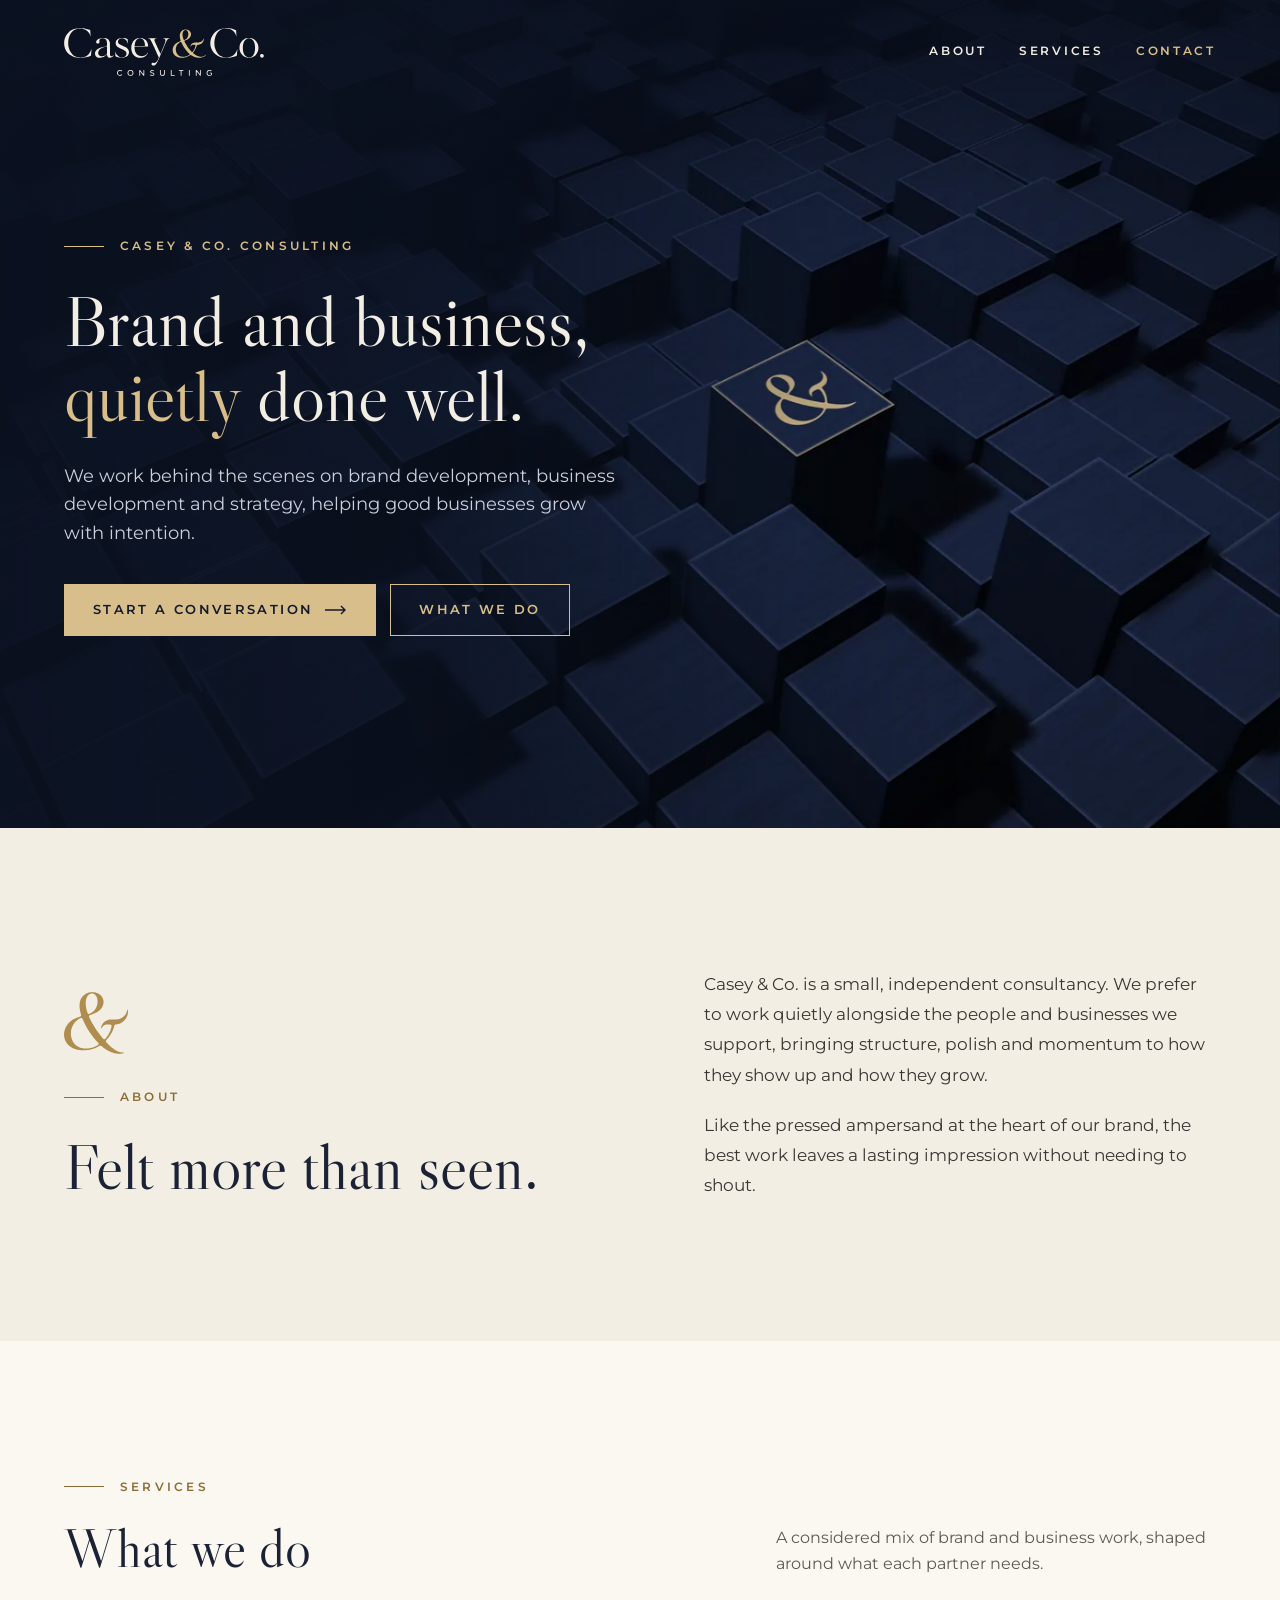
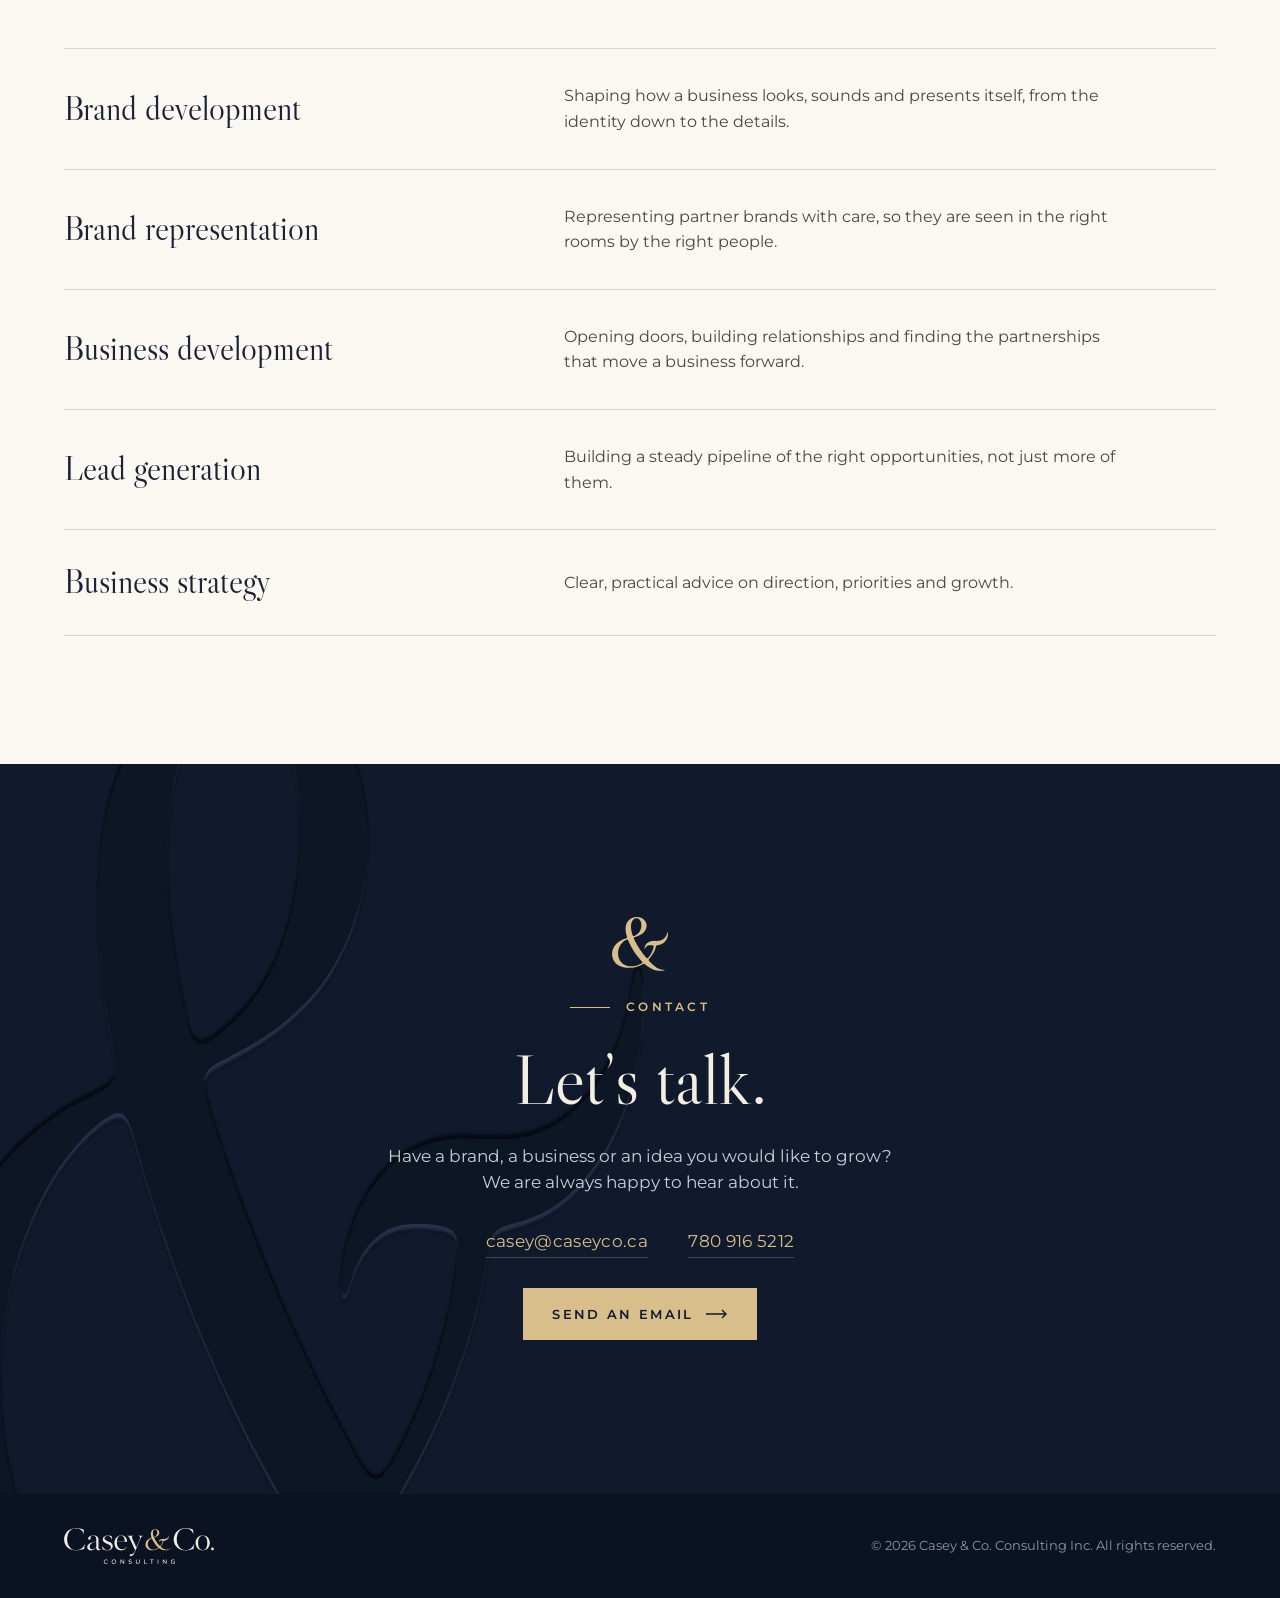
==== index.html @ f4d6f989 "Add Casey & Co. Consulting one-page website Static site in the Debossed brand: 3D ampersand-block he" ====
<!doctype html>
<html lang="en-CA">
<head>
  <meta charset="utf-8">
  <meta name="viewport" content="width=device-width, initial-scale=1, viewport-fit=cover">
  <title>Casey &amp; Co. Consulting</title>
  <meta name="description" content="Casey &amp; Co. Consulting works behind the scenes on brand development, brand representation, business development, lead generation and business strategy.">
  <link rel="canonical" href="https://caseyco.ca/">
  <meta name="theme-color" content="#111A2D">

  <meta property="og:type" content="website">
  <meta property="og:site_name" content="Casey &amp; Co. Consulting">
  <meta property="og:title" content="Casey &amp; Co. Consulting">
  <meta property="og:description" content="Brand and business development, quietly done well.">
  <meta property="og:url" content="https://caseyco.ca/">
  <meta property="og:image" content="https://caseyco.ca/assets/img/share-image.jpg">
  <meta property="og:image:width" content="1200">
  <meta property="og:image:height" content="630">
  <meta name="twitter:card" content="summary_large_image">

  <link rel="icon" href="assets/icons/favicon.ico" sizes="any">
  <link rel="icon" href="assets/icons/favicon.svg" type="image/svg+xml">
  <link rel="apple-touch-icon" href="assets/icons/apple-touch-icon.png">
  <link rel="manifest" href="site.webmanifest">

  <link rel="preload" href="assets/fonts/libre-caslon-display.woff2" as="font" type="font/woff2" crossorigin>
  <link rel="preload" href="assets/fonts/montserrat-var.woff2" as="font" type="font/woff2" crossorigin>
  <link rel="stylesheet" href="assets/css/styles.css">

  <script type="application/ld+json">
  {
    "@context": "https://schema.org",
    "@type": "Organization",
    "name": "Casey & Co. Consulting Inc.",
    "url": "https://caseyco.ca/",
    "logo": "https://caseyco.ca/assets/icons/icon-512.png",
    "email": "casey@caseyco.ca",
    "telephone": "+1-780-916-5212"
  }
  </script>
</head>
<body>
  <a class="skip" href="#main">Skip to content</a>

  <header class="site-header">
    <div class="wrap">
      <a class="brand" href="#top" aria-label="Casey &amp; Co. Consulting, back to top">
        <img src="assets/img/wordmark-on-dark.svg" alt="Casey &amp; Co. Consulting" width="200" height="48">
      </a>
      <nav class="nav" aria-label="Main">
        <a href="#about">About</a>
        <a href="#services">Services</a>
        <a class="nav-cta" href="#contact">Contact</a>
      </nav>
    </div>
  </header>

  <main id="main">
    <section class="hero" id="top" aria-labelledby="hero-title">
      <div class="hero__media" aria-hidden="true">
        <picture>
          <source media="(max-width: 720px)" srcset="assets/img/hero-mobile-900.webp" type="image/webp">
          <source srcset="assets/img/hero-1600.webp 1600w, assets/img/hero-2400.webp 2400w" sizes="100vw" type="image/webp">
          <img src="assets/img/hero-1600.jpg" alt="" width="1600" height="900" fetchpriority="high">
        </picture>
      </div>
      <div class="wrap">
        <div class="hero__content">
          <span class="eyebrow">Casey &amp; Co. Consulting</span>
          <h1 id="hero-title">Brand and business, <em>quietly</em> done well.</h1>
          <p class="hero__lede">We work behind the scenes on brand development, business development and strategy, helping good businesses grow with intention.</p>
          <div class="hero__actions">
            <a class="btn btn--solid" href="#contact">Start a conversation
              <svg viewBox="0 0 22 10" aria-hidden="true"><path d="M0 5h20M16 1l4 4-4 4" fill="none" stroke="currentColor" stroke-width="1.4"/></svg>
            </a>
            <a class="btn btn--ghost" href="#services">What we do</a>
          </div>
        </div>
      </div>
    </section>

    <section class="statement" id="about" aria-labelledby="about-title">
      <div class="wrap">
        <div>
          <img class="statement__amp" src="assets/img/ampersand-gold.svg" alt="" width="64" height="62">
          <span class="eyebrow">About</span>
          <h2 id="about-title">Felt more than seen.</h2>
        </div>
        <div class="statement__text">
          <p>Casey &amp; Co. is a small, independent consultancy. We prefer to work quietly alongside the people and businesses we support, bringing structure, polish and momentum to how they show up and how they grow.</p>
          <p>Like the pressed ampersand at the heart of our brand, the best work leaves a lasting impression without needing to shout.</p>
        </div>
      </div>
    </section>

    <section class="services" id="services" aria-labelledby="services-title">
      <div class="wrap">
        <div class="services__head">
          <div>
            <span class="eyebrow">Services</span>
            <h2 id="services-title">What we do</h2>
          </div>
          <p>A considered mix of brand and business work, shaped around what each partner needs.</p>
        </div>
        <ul class="service-list">
          <li class="service">
            <h3>Brand development</h3>
            <p>Shaping how a business looks, sounds and presents itself, from the identity down to the details.</p>
            <img class="service__mark" src="assets/img/ampersand-gold.svg" alt="" width="30" height="29">
          </li>
          <li class="service">
            <h3>Brand representation</h3>
            <p>Representing partner brands with care, so they are seen in the right rooms by the right people.</p>
            <img class="service__mark" src="assets/img/ampersand-gold.svg" alt="" width="30" height="29">
          </li>
          <li class="service">
            <h3>Business development</h3>
            <p>Opening doors, building relationships and finding the partnerships that move a business forward.</p>
            <img class="service__mark" src="assets/img/ampersand-gold.svg" alt="" width="30" height="29">
          </li>
          <li class="service">
            <h3>Lead generation</h3>
            <p>Building a steady pipeline of the right opportunities, not just more of them.</p>
            <img class="service__mark" src="assets/img/ampersand-gold.svg" alt="" width="30" height="29">
          </li>
          <li class="service">
            <h3>Business strategy</h3>
            <p>Clear, practical advice on direction, priorities and growth.</p>
            <img class="service__mark" src="assets/img/ampersand-gold.svg" alt="" width="30" height="29">
          </li>
        </ul>
      </div>
    </section>

    <section class="contact" id="contact" aria-labelledby="contact-title">
      <img class="contact__emboss" src="assets/img/emboss-ampersand.webp" alt="" width="1100" height="1084" loading="lazy">
      <div class="wrap">
        <img src="assets/img/ampersand-champagne.svg" alt="" width="56" height="54">
        <span class="eyebrow">Contact</span>
        <h2 id="contact-title">Let&rsquo;s talk.</h2>
        <p>Have a brand, a business or an idea you would like to grow? We are always happy to hear about it.</p>
        <div class="contact__details">
          <a href="mailto:casey@caseyco.ca?subject=Hello%20Casey%20%26%20Co.">casey@caseyco.ca</a>
          <a href="tel:+17809165212">780 916 5212</a>
        </div>
        <a class="btn btn--solid" href="mailto:casey@caseyco.ca?subject=Hello%20Casey%20%26%20Co.">Send an email
          <svg viewBox="0 0 22 10" aria-hidden="true"><path d="M0 5h20M16 1l4 4-4 4" fill="none" stroke="currentColor" stroke-width="1.4"/></svg>
        </a>
      </div>
    </section>
  </main>

  <footer class="site-footer">
    <div class="wrap">
      <img src="assets/img/wordmark-on-dark.svg" alt="Casey &amp; Co. Consulting" width="150" height="36">
      <p>&copy; <span id="year">2026</span> Casey &amp; Co. Consulting Inc. All rights reserved.</p>
    </div>
  </footer>

  <script>document.getElementById('year').textContent = new Date().getFullYear();</script>
</body>
</html>
---- assets/css/styles.css ----
/* Casey & Co. Consulting — site styles
   Layout: full-bleed bands (midnight hero, ivory statement, paper services, midnight contact)
   around a centred 1180px container. Brand: Debossed — midnight, champagne, ivory. */

@font-face {
  font-family: "Libre Caslon Display";
  src: url("../fonts/libre-caslon-display.woff2") format("woff2");
  font-weight: 400;
  font-style: normal;
  font-display: swap;
}
@font-face {
  font-family: "Montserrat";
  src: url("../fonts/montserrat-var.woff2") format("woff2");
  font-weight: 400 600;
  font-style: normal;
  font-display: swap;
}

:root {
  --midnight: #111A2D;
  --midnight-deep: #0B1221;
  --champagne: #D8BE8A;
  --gold: #B08D4F;
  --gold-text: #8C6E35;      /* gold that passes contrast on ivory */
  --ivory: #F3EEE4;
  --paper: #FBF8F2;
  --ink: #1B2235;
  --muted: #5E5853;
  --mist: #C9CFDB;           /* body text on midnight */
  --line-dark: rgba(216, 190, 138, 0.28);
  --line-light: #DDD4C4;

  --display: "Libre Caslon Display", "Libre Caslon Text", Georgia, "Times New Roman", serif;
  --body: "Montserrat", "Helvetica Neue", Arial, sans-serif;

  --wrap: 1180px;
  --gutter-l: max(20px, env(safe-area-inset-left, 0px));
  --gutter-r: max(20px, env(safe-area-inset-right, 0px));
  color-scheme: dark;
}

*, *::before, *::after { box-sizing: border-box; }
html { -webkit-text-size-adjust: 100%; scroll-behavior: smooth; }
body {
  margin: 0;
  background: var(--midnight);
  color: var(--ink);
  font-family: var(--body);
  font-size: 1rem;
  line-height: 1.6;
  -webkit-font-smoothing: antialiased;
  text-rendering: optimizeLegibility;
}
img { max-width: 100%; display: block; }
a { color: inherit; }
h1, h2, h3 { font-family: var(--display); font-weight: 400; margin: 0; text-wrap: balance; }
p { margin: 0; }

.wrap {
  width: 100%;
  max-width: calc(var(--wrap) + 128px);
  margin: 0 auto;
  padding-left: max(var(--gutter-l), min(64px, 5vw));
  padding-right: max(var(--gutter-r), min(64px, 5vw));
}

.eyebrow {
  display: inline-flex;
  align-items: center;
  gap: 16px;
  font-size: 0.78rem;
  font-weight: 600;
  letter-spacing: 0.26em;
  text-transform: uppercase;
}
.eyebrow::before { content: ""; width: 40px; height: 1px; background: currentColor; }

.skip {
  position: absolute; left: 16px; top: -60px; z-index: 50;
  background: var(--champagne); color: var(--midnight);
  padding: 10px 16px; font-weight: 600; text-decoration: none;
}
.skip:focus { top: 16px; }

:focus-visible { outline: 2px solid var(--champagne); outline-offset: 3px; }

/* ---------- buttons ---------- */
.btn {
  display: inline-flex; align-items: center; justify-content: center; gap: 12px;
  min-height: 52px; padding: 0 28px;
  font-family: var(--body); font-size: 0.82rem; font-weight: 600; letter-spacing: 0.18em; text-transform: uppercase;
  text-decoration: none; border: 1px solid var(--champagne);
  transition: background-color .25s ease, color .25s ease, border-color .25s ease;
}
.btn--solid { background: var(--champagne); color: var(--midnight); }
.btn--solid:hover { background: #E6D2A8; border-color: #E6D2A8; }
.btn--ghost { background: transparent; color: var(--champagne); }
.btn--ghost:hover { background: rgba(216, 190, 138, 0.12); }
.btn svg { width: 22px; height: 10px; transition: transform .25s ease; }
.btn:hover svg { transform: translateX(4px); }

/* ---------- header ---------- */
.site-header {
  position: absolute; inset: 0 0 auto 0; z-index: 10;
  padding-top: calc(env(safe-area-inset-top, 0px) + 28px);
}
.site-header .wrap { display: flex; align-items: center; justify-content: space-between; gap: 24px; flex-wrap: wrap; }
.brand img { width: clamp(150px, 16vw, 200px); height: auto; }
.nav { display: flex; gap: 8px 32px; flex-wrap: wrap; }
.nav a {
  color: var(--ivory); text-decoration: none;
  font-size: 0.78rem; font-weight: 600; letter-spacing: 0.22em; text-transform: uppercase;
  padding: 12px 0; border-bottom: 1px solid transparent; transition: border-color .25s ease, color .25s ease;
}
.nav a:hover { border-color: var(--champagne); color: var(--champagne); }
.nav a.nav-cta { color: var(--champagne); }

/* ---------- hero ---------- */
.hero {
  position: relative; overflow: hidden; isolation: isolate;
  background: var(--midnight-deep); color: var(--ivory);
  min-height: clamp(620px, 92svh, 980px);
  display: flex; align-items: center;
}
.hero__media { position: absolute; inset: 0; z-index: -2; }
.hero__media img {
  width: 100%; height: 100%; object-fit: cover; object-position: 62% 50%;
  animation: settle 2.6s cubic-bezier(.2,.7,.2,1) both;
}
.hero::before {           /* legibility wash on the text side */
  content: ""; position: absolute; inset: 0; z-index: -1;
  background:
    linear-gradient(90deg, rgba(11,18,33,.92) 0%, rgba(11,18,33,.78) 32%, rgba(11,18,33,.15) 62%, rgba(11,18,33,0) 75%),
    linear-gradient(180deg, rgba(11,18,33,.55) 0%, rgba(11,18,33,0) 22%);
}
.hero__content {
  padding-top: calc(env(safe-area-inset-top, 0px) + 140px);
  padding-bottom: 96px;
  display: flex; flex-direction: column; gap: 28px; max-width: 640px;
}
.hero .eyebrow { color: var(--champagne); }
.hero h1 { font-size: clamp(2.6rem, 5.6vw, 4.6rem); line-height: 1.04; }
.hero h1 em { font-style: normal; color: var(--champagne); }
.hero__lede { font-size: clamp(1rem, 1.4vw, 1.15rem); color: var(--mist); max-width: 46ch; }
.hero__actions { display: flex; flex-wrap: wrap; gap: 14px; padding-top: 8px; }

@keyframes settle { from { transform: scale(1.06); } to { transform: scale(1); } }

/* ---------- statement ---------- */
.statement { background: var(--ivory); color: var(--ink); padding: clamp(80px, 11vw, 150px) 0; position: relative; overflow: hidden; }
.statement .wrap { display: grid; grid-template-columns: minmax(0, 1.1fr) minmax(0, 1fr); gap: clamp(32px, 6vw, 96px); align-items: end; }
.statement .eyebrow { color: var(--gold-text); margin-bottom: 26px; }
.statement h2 { font-size: clamp(2.4rem, 5vw, 4rem); line-height: 1.05; }
.statement p { font-size: 1.08rem; line-height: 1.75; color: #3A3632; max-width: 52ch; }
.statement__amp { width: 64px; margin-bottom: 26px; }
.statement__text { display: flex; flex-direction: column; gap: 20px; }

/* ---------- services ---------- */
.services { background: var(--paper); color: var(--ink); padding: clamp(80px, 10vw, 140px) 0; }
.services__head { display: flex; flex-wrap: wrap; align-items: end; justify-content: space-between; gap: 24px; margin-bottom: clamp(40px, 6vw, 72px); }
.services__head .eyebrow { color: var(--gold-text); margin-bottom: 22px; }
.services__head h2 { font-size: clamp(2.2rem, 4.4vw, 3.4rem); line-height: 1.06; }
.services__head p { color: var(--muted); max-width: 40ch; }
.service-list { list-style: none; margin: 0; padding: 0; border-top: 1px solid var(--line-light); }
.service {
  display: grid; grid-template-columns: minmax(0, 1fr) minmax(0, 1.25fr) 40px; gap: 24px 48px; align-items: center;
  padding: 34px 0; border-bottom: 1px solid var(--line-light);
  transition: background-color .3s ease;
}
.service h3 { font-size: clamp(1.6rem, 2.6vw, 2.15rem); line-height: 1.1; }
.service p { color: #4A4640; max-width: 52ch; }
.service__mark { width: 30px; justify-self: end; opacity: 0; transform: translateX(-6px); transition: opacity .3s ease, transform .3s ease; }
.service:hover .service__mark { opacity: 1; transform: none; }

/* ---------- contact ---------- */
.contact { position: relative; overflow: hidden; isolation: isolate; background: var(--midnight); color: var(--ivory); padding: clamp(96px, 12vw, 170px) 0; text-align: center; }
.contact__emboss { position: absolute; z-index: -1; width: min(720px, 90vw); left: -6%; bottom: -34%; pointer-events: none; }
.contact__emboss--r { left: auto; right: -10%; top: -40%; bottom: auto; width: min(520px, 70vw); transform: scaleX(-1); opacity: .9; }
.contact .wrap { display: flex; flex-direction: column; align-items: center; gap: 26px; }
.contact .eyebrow { color: var(--champagne); }
.contact h2 { font-size: clamp(2.6rem, 6vw, 4.4rem); line-height: 1.04; }
.contact p { color: var(--mist); max-width: 46ch; font-size: 1.05rem; }
.contact__details { display: flex; flex-wrap: wrap; justify-content: center; gap: 12px 40px; padding: 6px 0 4px; }
.contact__details a { color: var(--champagne); text-decoration: none; font-size: 1.05rem; letter-spacing: 0.02em; border-bottom: 1px solid var(--line-dark); padding-bottom: 2px; }
.contact__details a:hover { border-color: var(--champagne); }

/* ---------- footer ---------- */
.site-footer { background: var(--midnight-deep); color: #8C96AB; padding: 34px 0 calc(34px + env(safe-area-inset-bottom, 0px)); font-size: 0.82rem; }
.site-footer .wrap { display: flex; flex-wrap: wrap; align-items: center; justify-content: space-between; gap: 16px 24px; }
.site-footer img { width: 150px; height: auto; }

/* ---------- responsive ---------- */
@media (max-width: 880px) {
  .statement .wrap { grid-template-columns: minmax(0, 1fr); align-items: start; }
  .service { grid-template-columns: minmax(0, 1fr); gap: 10px; padding: 28px 0; }
  .service__mark { display: none; }
}
@media (max-width: 720px) {
  .hero { align-items: flex-start; min-height: max(960px, 100svh); }
  .hero__media img { object-position: 50% 0%; }
  .hero::before {
    background: linear-gradient(180deg, rgba(11,18,33,.94) 0%, rgba(11,18,33,.82) 38%, rgba(11,18,33,.25) 62%, rgba(11,18,33,0) 78%);
  }
  .hero__content { padding-top: calc(env(safe-area-inset-top, 0px) + 128px); }
  .nav { gap: 4px 22px; }
  .nav a:not(.nav-cta) { display: none; }
}

@media (prefers-reduced-motion: reduce) {
  html { scroll-behavior: auto; }
  *, *::before, *::after { animation: none !important; transition: none !important; }
}
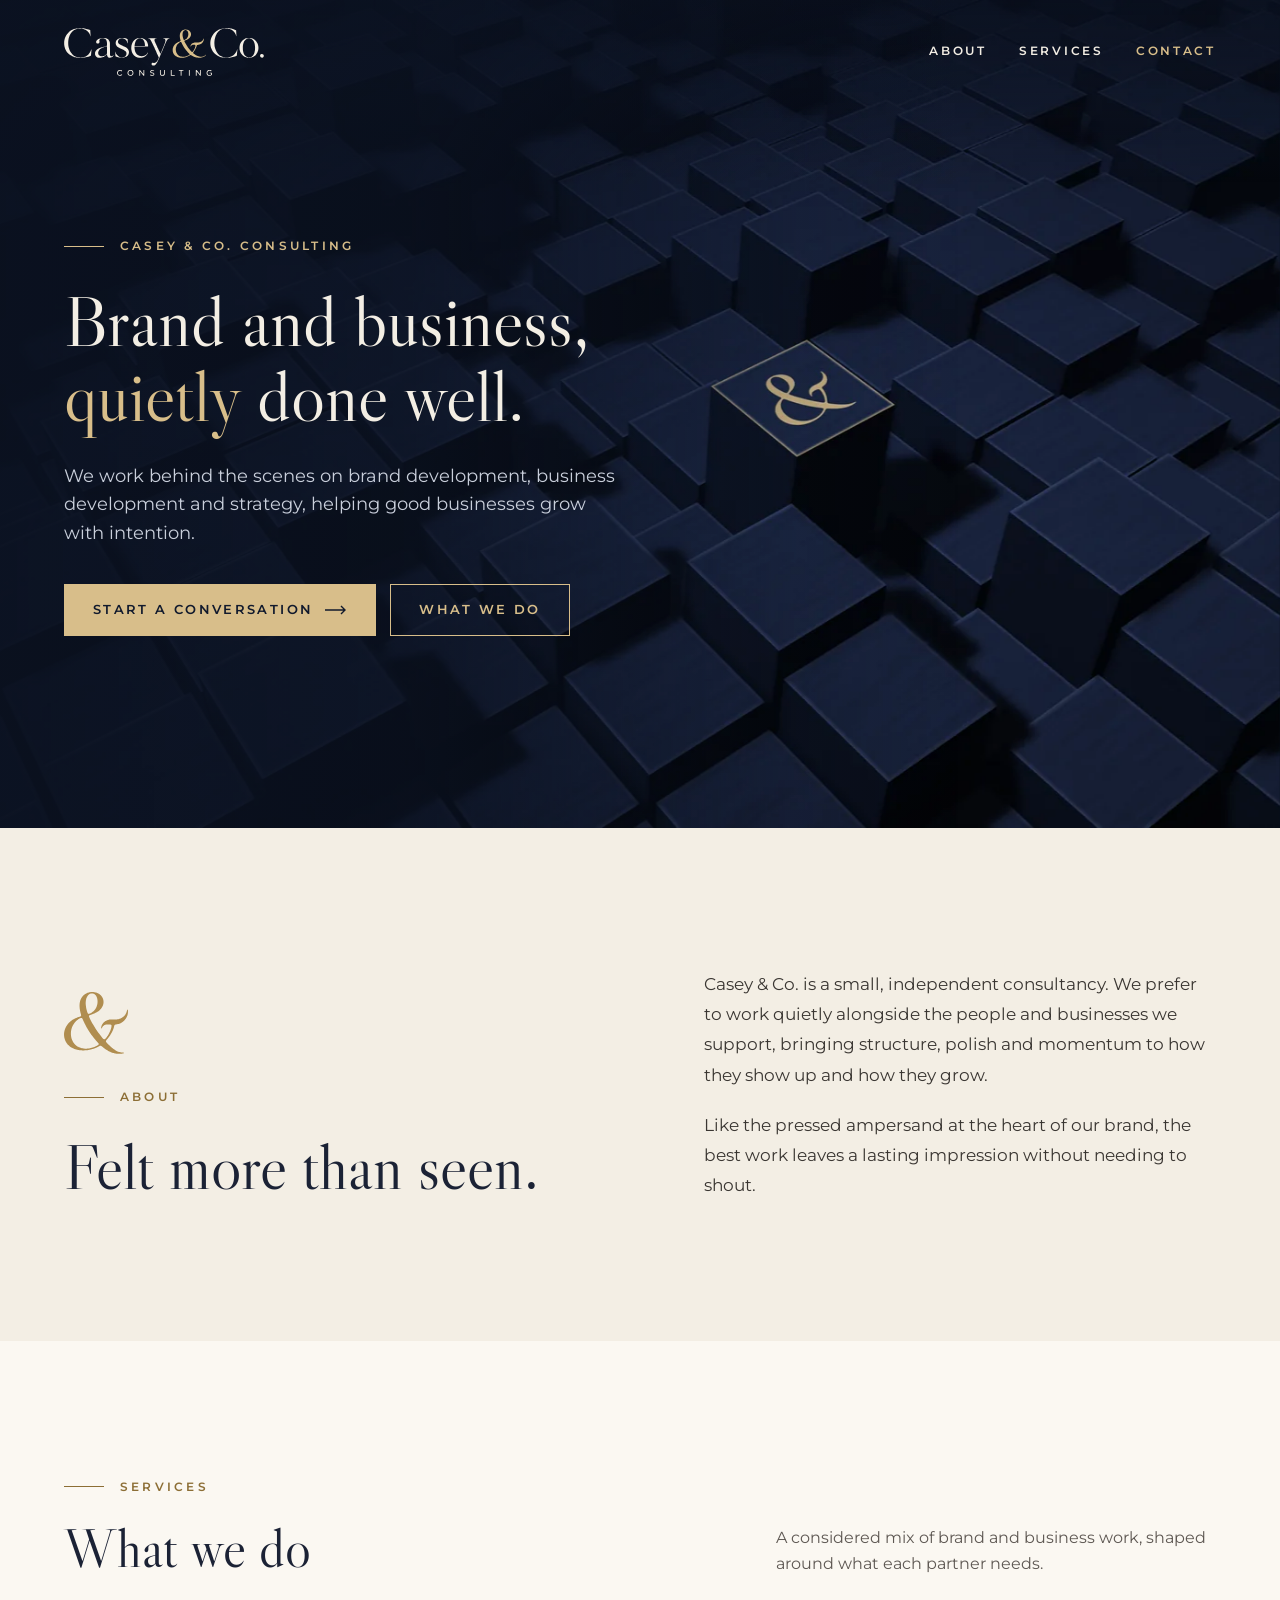
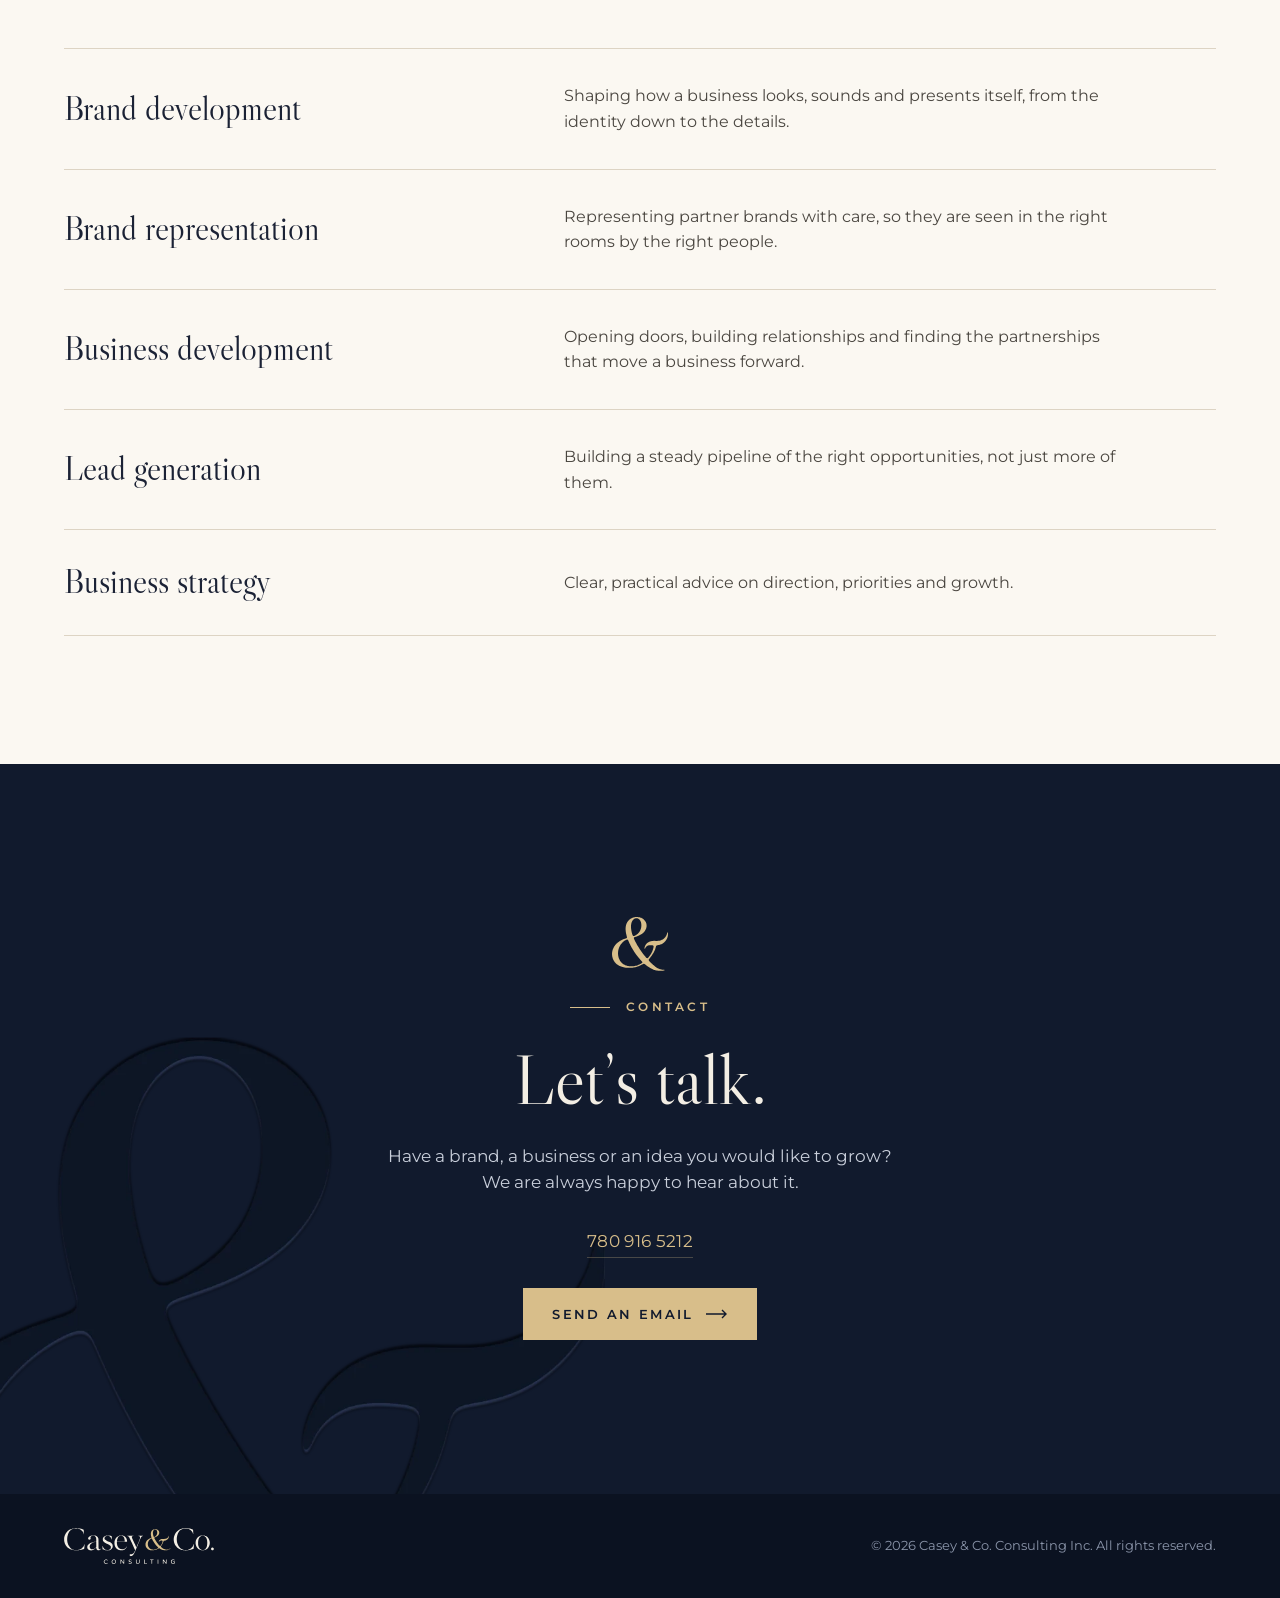
==== commit dd0ae5f9: "Use Gmail for contact and fix stretched contact ampersand Hide casey@caseyco.ca until that inbox is " ====
--- a/index.html
+++ b/index.html
@@ -34,7 +34,6 @@
     "name": "Casey & Co. Consulting Inc.",
     "url": "https://caseyco.ca/",
     "logo": "https://caseyco.ca/assets/icons/icon-512.png",
-    "email": "casey@caseyco.ca",
     "telephone": "+1-780-916-5212"
   }
   </script>
@@ -140,10 +139,9 @@
         <h2 id="contact-title">Let&rsquo;s talk.</h2>
         <p>Have a brand, a business or an idea you would like to grow? We are always happy to hear about it.</p>
         <div class="contact__details">
-          <a href="mailto:casey@caseyco.ca?subject=Hello%20Casey%20%26%20Co.">casey@caseyco.ca</a>
           <a href="tel:+17809165212">780 916 5212</a>
         </div>
-        <a class="btn btn--solid" href="mailto:casey@caseyco.ca?subject=Hello%20Casey%20%26%20Co.">Send an email
+        <a class="btn btn--solid" href="mailto:casey.co.consulting.inc@gmail.com?subject=Hello%20Casey%20%26%20Co.">Send an email
           <svg viewBox="0 0 22 10" aria-hidden="true"><path d="M0 5h20M16 1l4 4-4 4" fill="none" stroke="currentColor" stroke-width="1.4"/></svg>
         </a>
       </div>
--- a/assets/css/styles.css
+++ b/assets/css/styles.css
@@ -52,7 +52,7 @@
   -webkit-font-smoothing: antialiased;
   text-rendering: optimizeLegibility;
 }
-img { max-width: 100%; display: block; }
+img { max-width: 100%; height: auto; display: block; }
 a { color: inherit; }
 h1, h2, h3 { font-family: var(--display); font-weight: 400; margin: 0; text-wrap: balance; }
 p { margin: 0; }
@@ -175,7 +175,7 @@
 
 /* ---------- contact ---------- */
 .contact { position: relative; overflow: hidden; isolation: isolate; background: var(--midnight); color: var(--ivory); padding: clamp(96px, 12vw, 170px) 0; text-align: center; }
-.contact__emboss { position: absolute; z-index: -1; width: min(720px, 90vw); left: -6%; bottom: -34%; pointer-events: none; }
+.contact__emboss { position: absolute; z-index: -1; width: min(720px, 90vw); max-width: none; height: auto; left: -9%; bottom: -34%; pointer-events: none; }
 .contact__emboss--r { left: auto; right: -10%; top: -40%; bottom: auto; width: min(520px, 70vw); transform: scaleX(-1); opacity: .9; }
 .contact .wrap { display: flex; flex-direction: column; align-items: center; gap: 26px; }
 .contact .eyebrow { color: var(--champagne); }
@@ -205,6 +205,7 @@
   .hero__content { padding-top: calc(env(safe-area-inset-top, 0px) + 128px); }
   .nav { gap: 4px 22px; }
   .nav a:not(.nav-cta) { display: none; }
+  .contact__emboss { width: 118vw; left: -38%; bottom: -10%; }
 }
 
 @media (prefers-reduced-motion: reduce) {
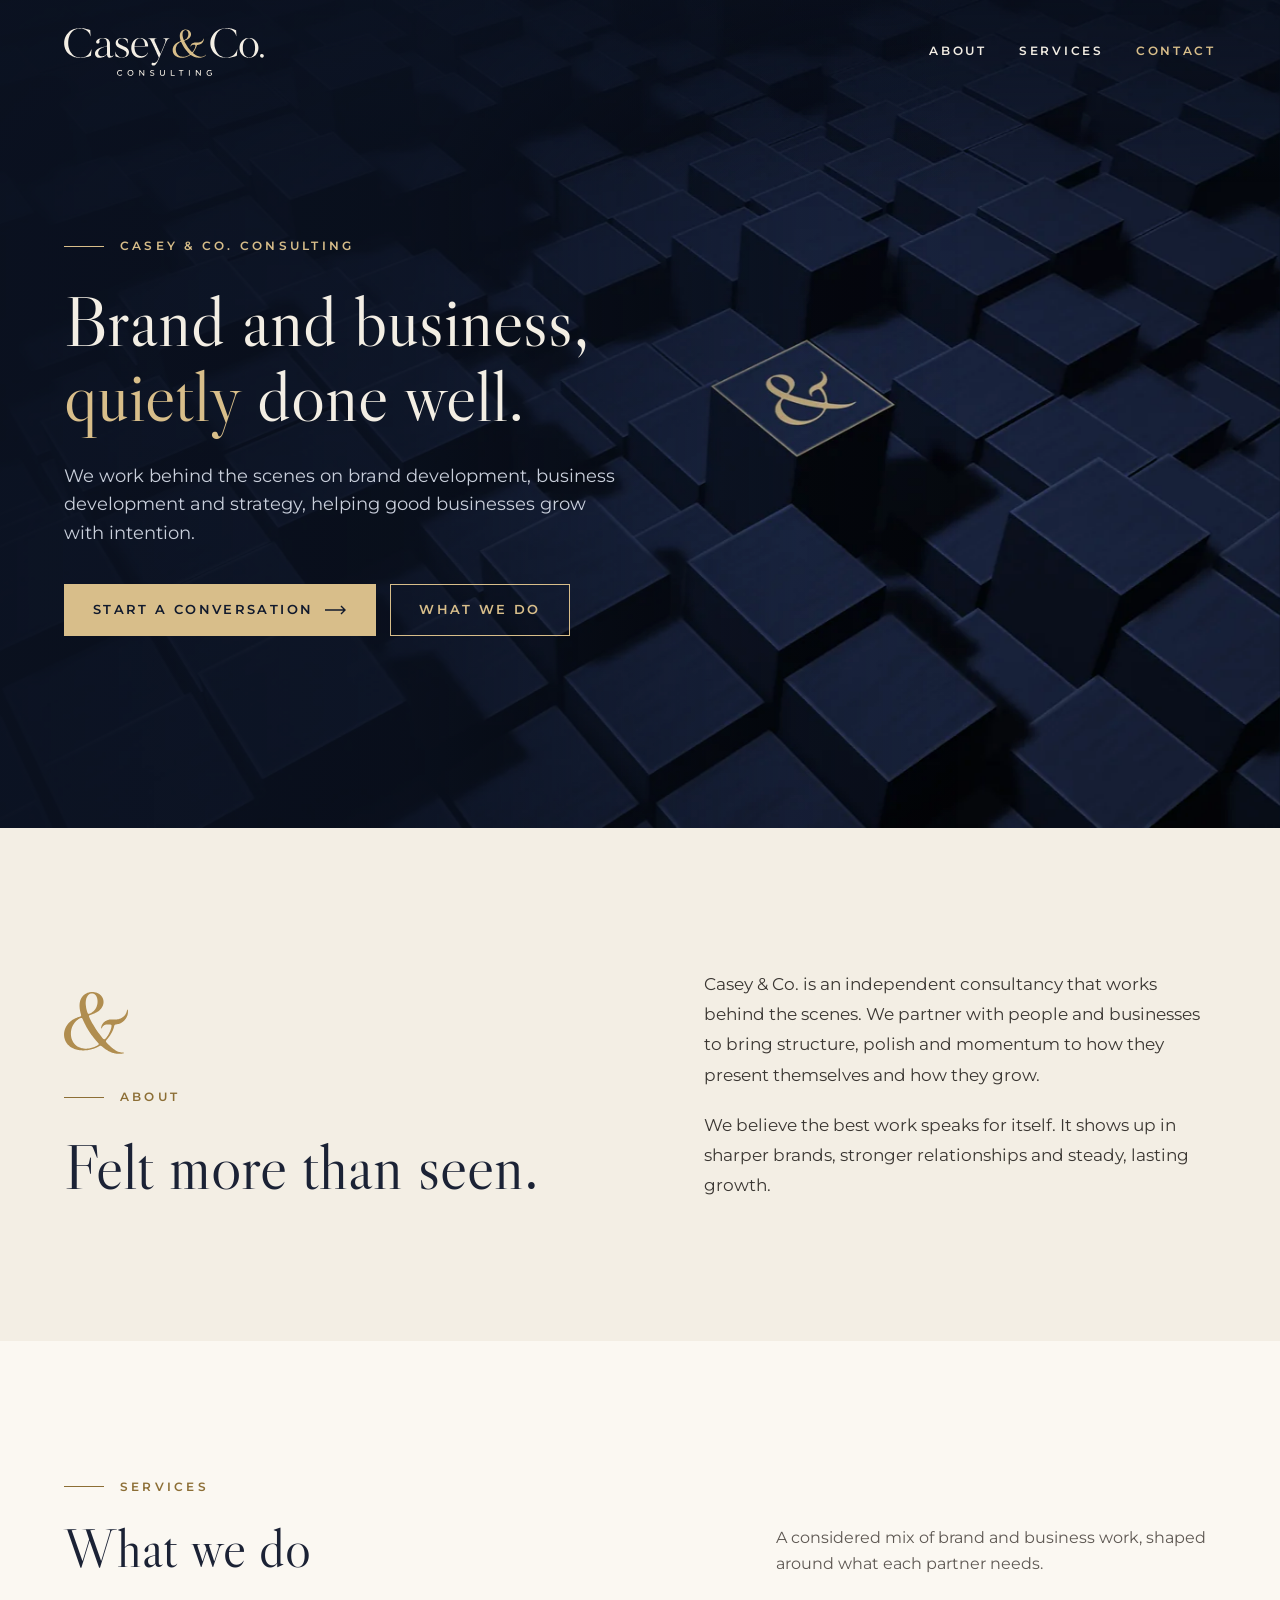
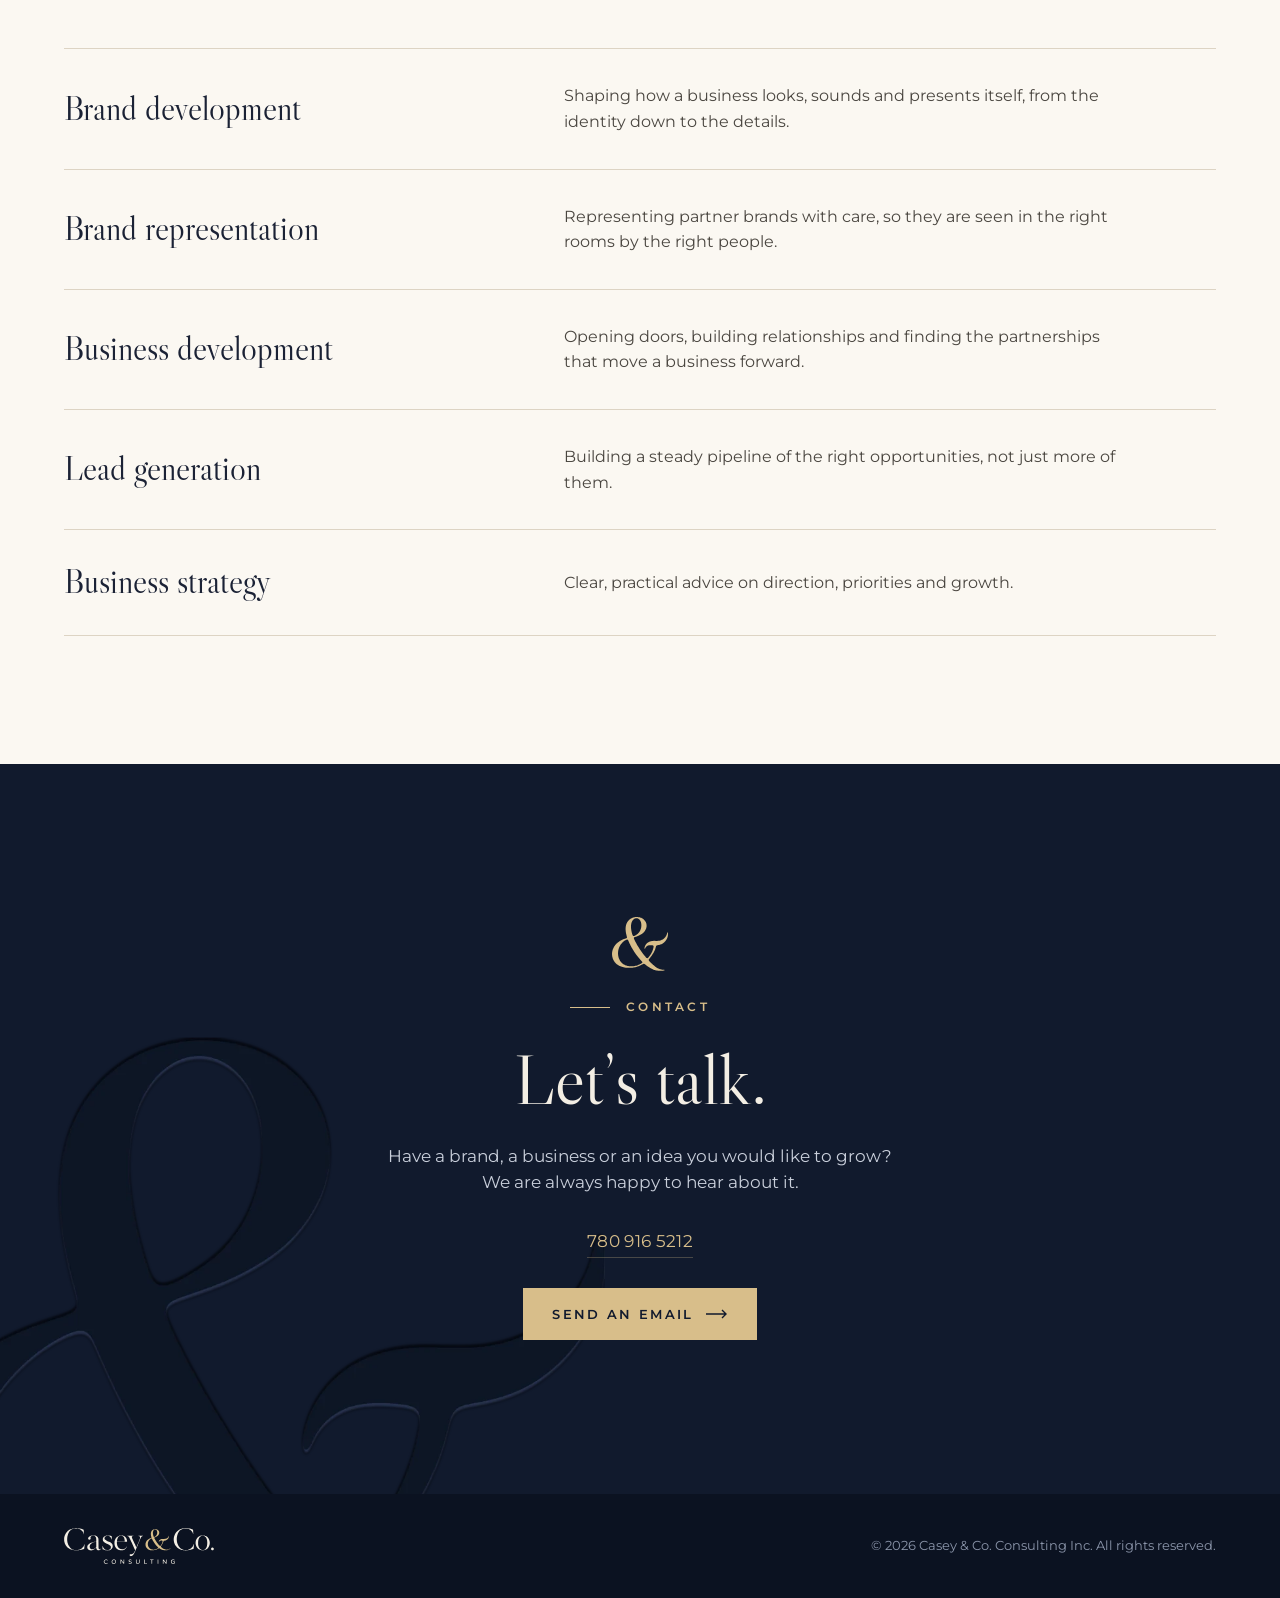
==== commit b556984a: "Refine About copy Co-Authored-By: Claude Opus 5.5 <noreply@anthropic.com> Claude-Session: https://cl" ====
--- a/index.html
+++ b/index.html
@@ -86,8 +86,8 @@
           <h2 id="about-title">Felt more than seen.</h2>
         </div>
         <div class="statement__text">
-          <p>Casey &amp; Co. is a small, independent consultancy. We prefer to work quietly alongside the people and businesses we support, bringing structure, polish and momentum to how they show up and how they grow.</p>
-          <p>Like the pressed ampersand at the heart of our brand, the best work leaves a lasting impression without needing to shout.</p>
+          <p>Casey &amp; Co. is an independent consultancy that works behind the scenes. We partner with people and businesses to bring structure, polish and momentum to how they present themselves and how they grow.</p>
+          <p>We believe the best work speaks for itself. It shows up in sharper brands, stronger relationships and steady, lasting growth.</p>
         </div>
       </div>
     </section>
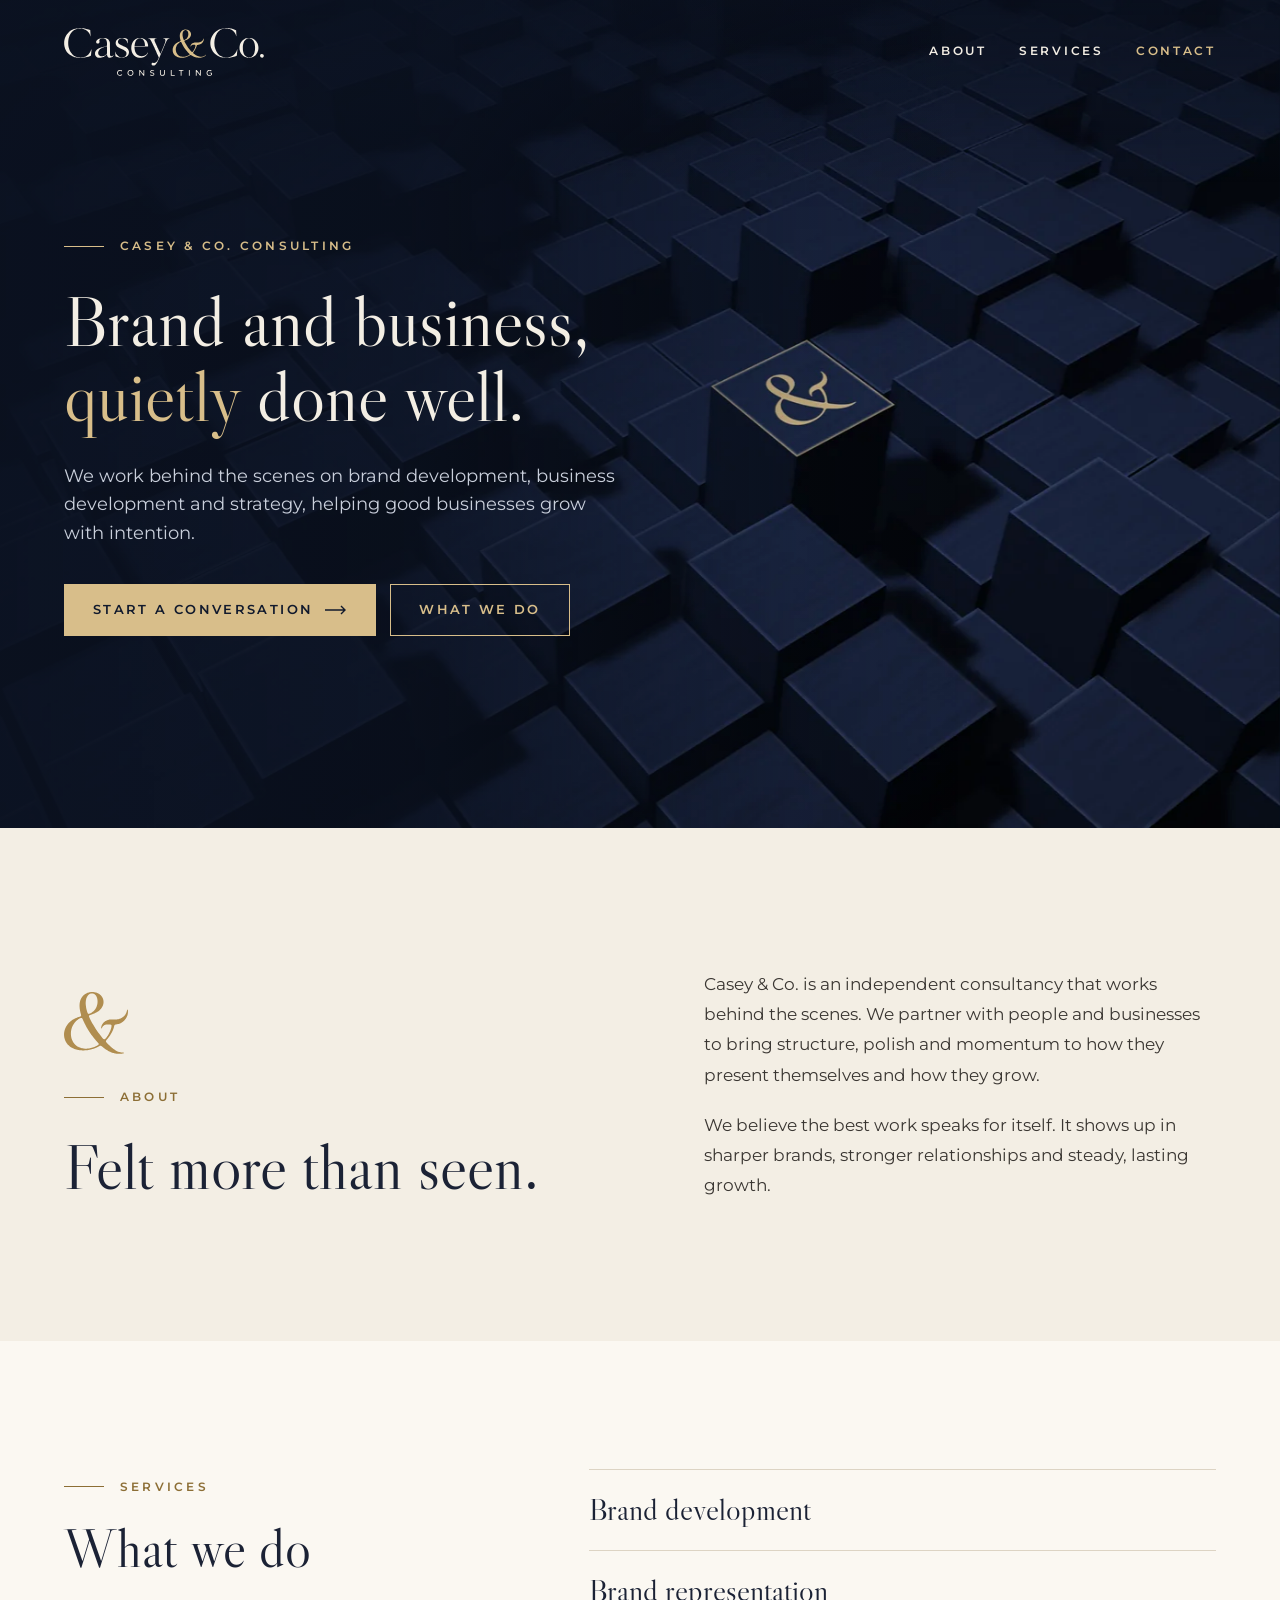
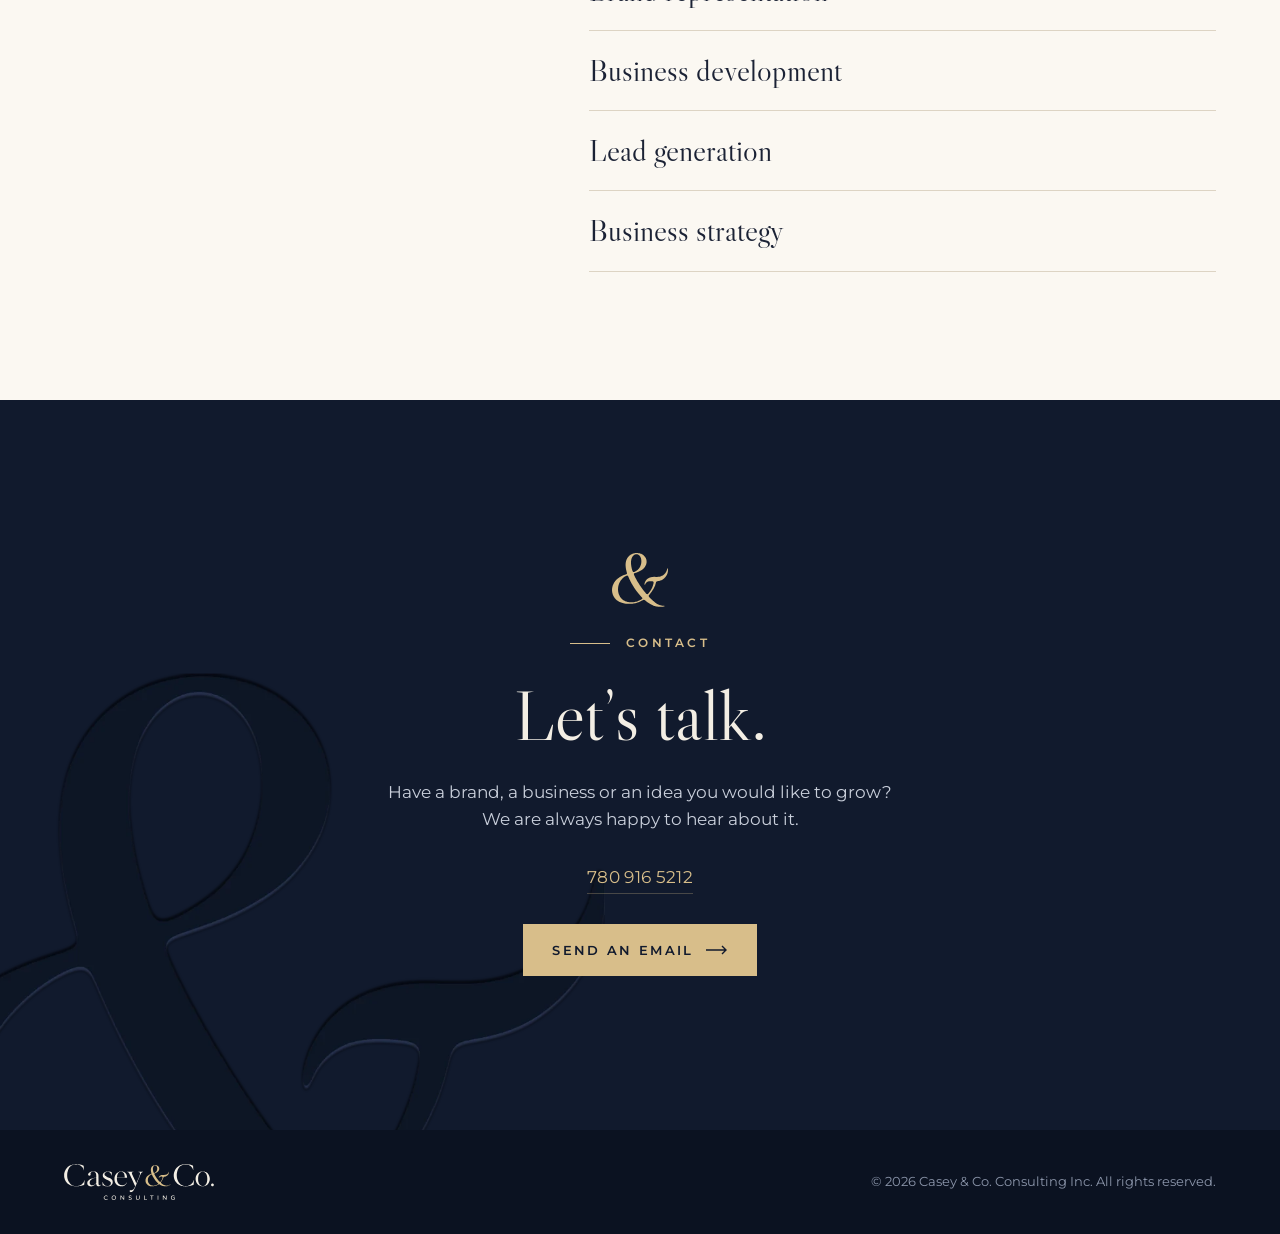
==== commit fb75d648: "Simplify services to names only Co-Authored-By: Claude Opus 5.5 <noreply@anthropic.com> Claude-Sessi" ====
--- a/index.html
+++ b/index.html
@@ -93,40 +93,17 @@
     </section>
 
     <section class="services" id="services" aria-labelledby="services-title">
-      <div class="wrap">
+      <div class="wrap services__grid">
         <div class="services__head">
-          <div>
-            <span class="eyebrow">Services</span>
-            <h2 id="services-title">What we do</h2>
-          </div>
-          <p>A considered mix of brand and business work, shaped around what each partner needs.</p>
+          <span class="eyebrow">Services</span>
+          <h2 id="services-title">What we do</h2>
         </div>
         <ul class="service-list">
-          <li class="service">
-            <h3>Brand development</h3>
-            <p>Shaping how a business looks, sounds and presents itself, from the identity down to the details.</p>
-            <img class="service__mark" src="assets/img/ampersand-gold.svg" alt="" width="30" height="29">
-          </li>
-          <li class="service">
-            <h3>Brand representation</h3>
-            <p>Representing partner brands with care, so they are seen in the right rooms by the right people.</p>
-            <img class="service__mark" src="assets/img/ampersand-gold.svg" alt="" width="30" height="29">
-          </li>
-          <li class="service">
-            <h3>Business development</h3>
-            <p>Opening doors, building relationships and finding the partnerships that move a business forward.</p>
-            <img class="service__mark" src="assets/img/ampersand-gold.svg" alt="" width="30" height="29">
-          </li>
-          <li class="service">
-            <h3>Lead generation</h3>
-            <p>Building a steady pipeline of the right opportunities, not just more of them.</p>
-            <img class="service__mark" src="assets/img/ampersand-gold.svg" alt="" width="30" height="29">
-          </li>
-          <li class="service">
-            <h3>Business strategy</h3>
-            <p>Clear, practical advice on direction, priorities and growth.</p>
-            <img class="service__mark" src="assets/img/ampersand-gold.svg" alt="" width="30" height="29">
-          </li>
+          <li class="service"><span>Brand development</span><img class="service__mark" src="assets/img/ampersand-gold.svg" alt="" width="30" height="29"></li>
+          <li class="service"><span>Brand representation</span><img class="service__mark" src="assets/img/ampersand-gold.svg" alt="" width="30" height="29"></li>
+          <li class="service"><span>Business development</span><img class="service__mark" src="assets/img/ampersand-gold.svg" alt="" width="30" height="29"></li>
+          <li class="service"><span>Lead generation</span><img class="service__mark" src="assets/img/ampersand-gold.svg" alt="" width="30" height="29"></li>
+          <li class="service"><span>Business strategy</span><img class="service__mark" src="assets/img/ampersand-gold.svg" alt="" width="30" height="29"></li>
         </ul>
       </div>
     </section>
--- a/assets/css/styles.css
+++ b/assets/css/styles.css
@@ -158,19 +158,16 @@
 
 /* ---------- services ---------- */
 .services { background: var(--paper); color: var(--ink); padding: clamp(80px, 10vw, 140px) 0; }
-.services__head { display: flex; flex-wrap: wrap; align-items: end; justify-content: space-between; gap: 24px; margin-bottom: clamp(40px, 6vw, 72px); }
+.services__grid { display: grid; grid-template-columns: minmax(0, 1fr) minmax(0, 1.4fr); gap: clamp(32px, 6vw, 96px); align-items: start; }
 .services__head .eyebrow { color: var(--gold-text); margin-bottom: 22px; }
 .services__head h2 { font-size: clamp(2.2rem, 4.4vw, 3.4rem); line-height: 1.06; }
-.services__head p { color: var(--muted); max-width: 40ch; }
 .service-list { list-style: none; margin: 0; padding: 0; border-top: 1px solid var(--line-light); }
 .service {
-  display: grid; grid-template-columns: minmax(0, 1fr) minmax(0, 1.25fr) 40px; gap: 24px 48px; align-items: center;
-  padding: 34px 0; border-bottom: 1px solid var(--line-light);
-  transition: background-color .3s ease;
-}
-.service h3 { font-size: clamp(1.6rem, 2.6vw, 2.15rem); line-height: 1.1; }
-.service p { color: #4A4640; max-width: 52ch; }
-.service__mark { width: 30px; justify-self: end; opacity: 0; transform: translateX(-6px); transition: opacity .3s ease, transform .3s ease; }
+  display: flex; align-items: center; justify-content: space-between; gap: 24px;
+  padding: 22px 0; border-bottom: 1px solid var(--line-light);
+  font-family: var(--display); font-size: clamp(1.5rem, 2.4vw, 2rem); line-height: 1.15;
+}
+.service__mark { width: 26px; flex: none; opacity: 0; transform: translateX(-6px); transition: opacity .3s ease, transform .3s ease; }
 .service:hover .service__mark { opacity: 1; transform: none; }
 
 /* ---------- contact ---------- */
@@ -193,7 +190,8 @@
 /* ---------- responsive ---------- */
 @media (max-width: 880px) {
   .statement .wrap { grid-template-columns: minmax(0, 1fr); align-items: start; }
-  .service { grid-template-columns: minmax(0, 1fr); gap: 10px; padding: 28px 0; }
+  .services__grid { grid-template-columns: minmax(0, 1fr); }
+  .service { padding: 18px 0; }
   .service__mark { display: none; }
 }
 @media (max-width: 720px) {
